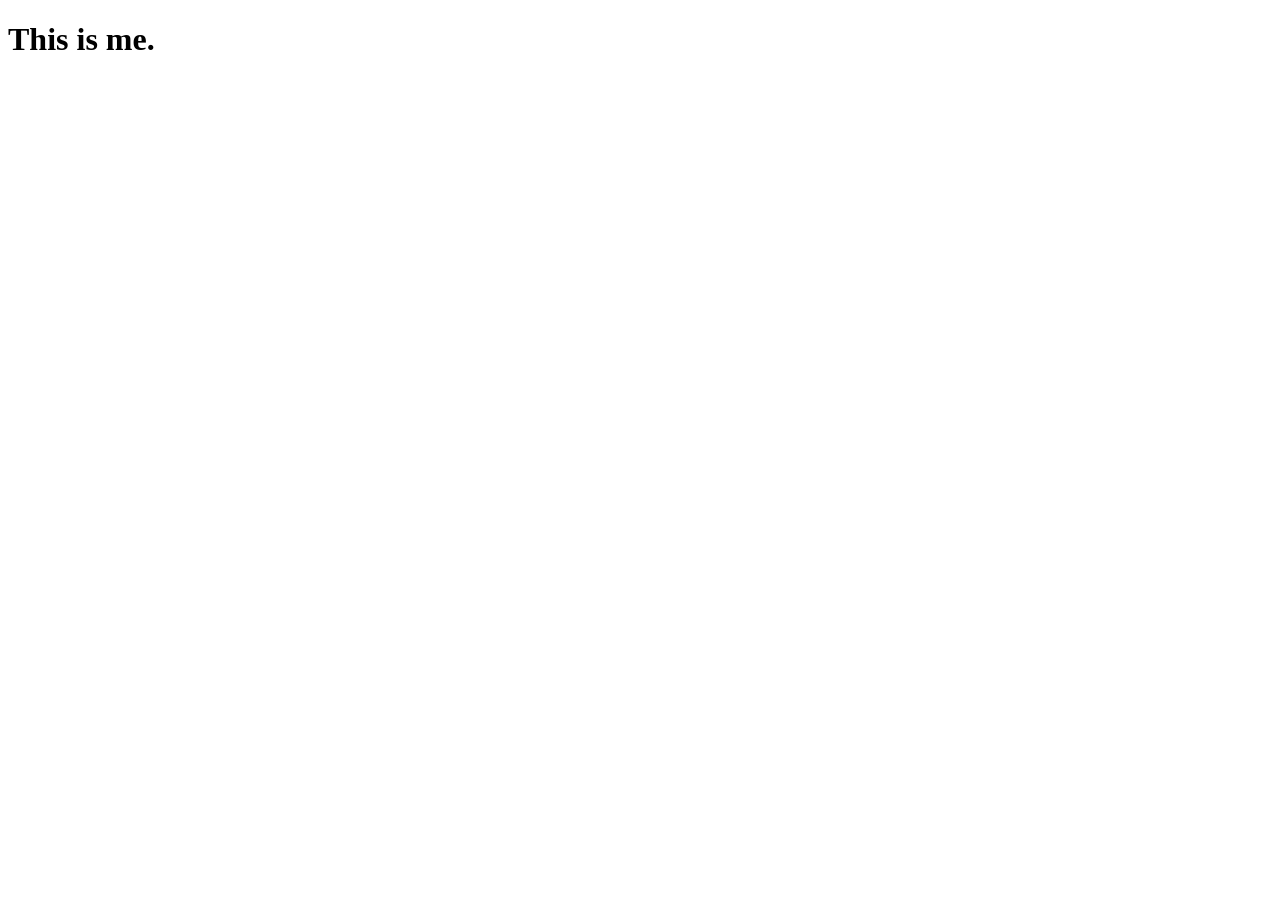
==== main.html @ 10188f5b "initial portfolio setup" ====
<!DOCTYPE html>
<html lang="en">
<head>
  <meta charset="UTF-8" />
  <title>Asavari</title>
  <link rel="stylesheet" href="style.css" />
</head>
<body>

  <h1>This is me.</h1>

  <script src="script.js"></script>
</body>
</html>
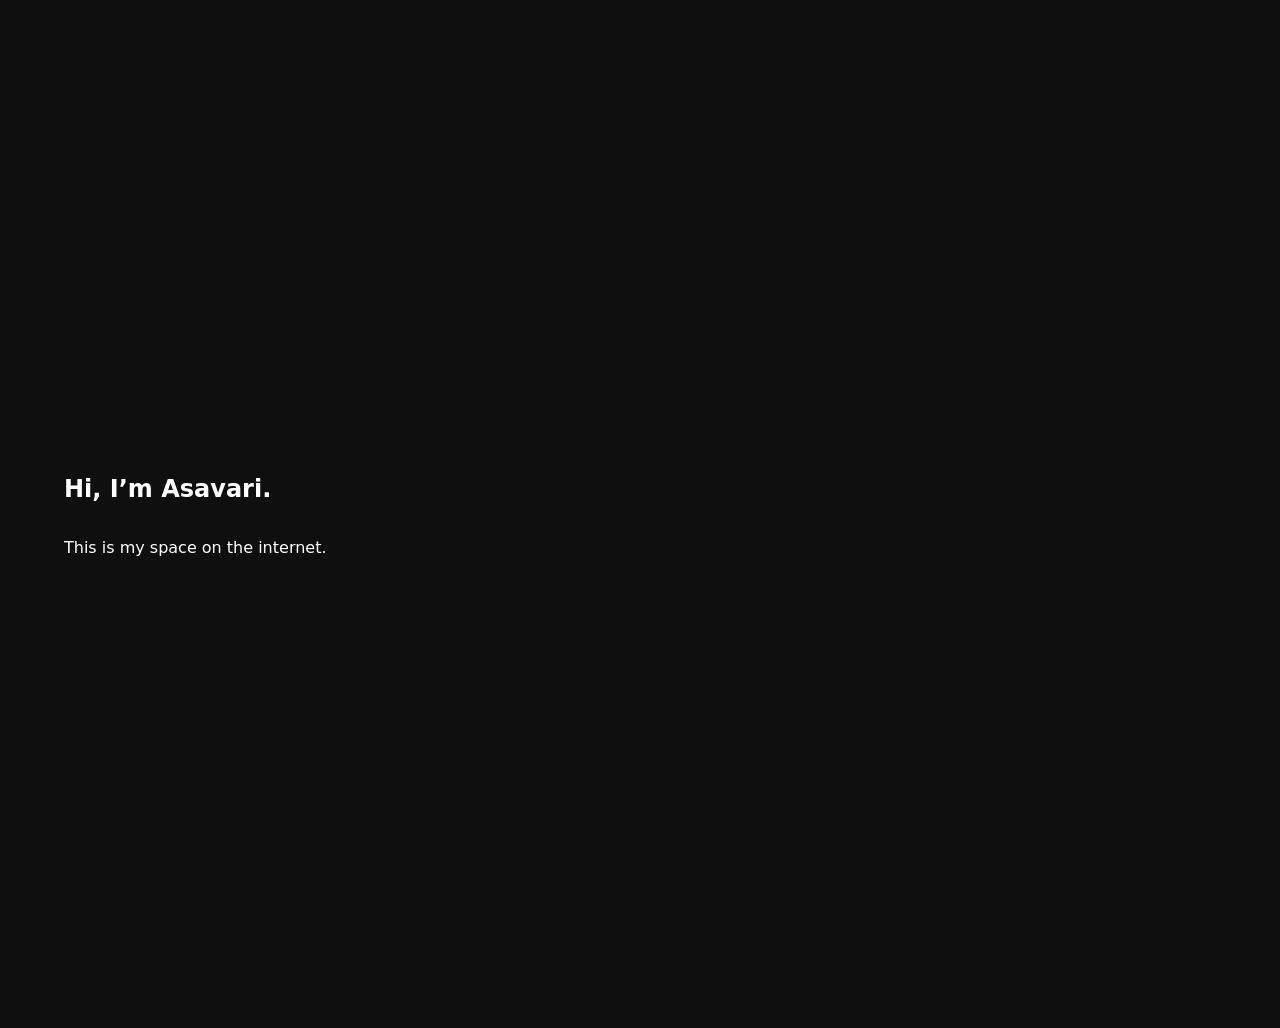
==== commit 5c593921: "basic hero section added" ====
--- a/main.html
+++ b/main.html
@@ -6,9 +6,10 @@
   <link rel="stylesheet" href="style.css" />
 </head>
 <body>
+  <section class="hero">
+    <h1>Hi, I’m Asavari.</h1>
+    <p>This is my space on the internet.</p>
+  </section>
+</body>
 
-  <h1>This is me.</h1>
-
-  <script src="script.js"></script>
-</body>
 </html>
--- a/style.css
+++ b/style.css
@@ -0,0 +1,14 @@
+body {
+  margin: 0;
+  font-family: system-ui, sans-serif;
+  background: #0f0f0f;
+  color: white;
+}
+
+.hero {
+  min-height: 100vh;
+  display: flex;
+  flex-direction: column;
+  justify-content: center;
+  padding: 4rem;
+}
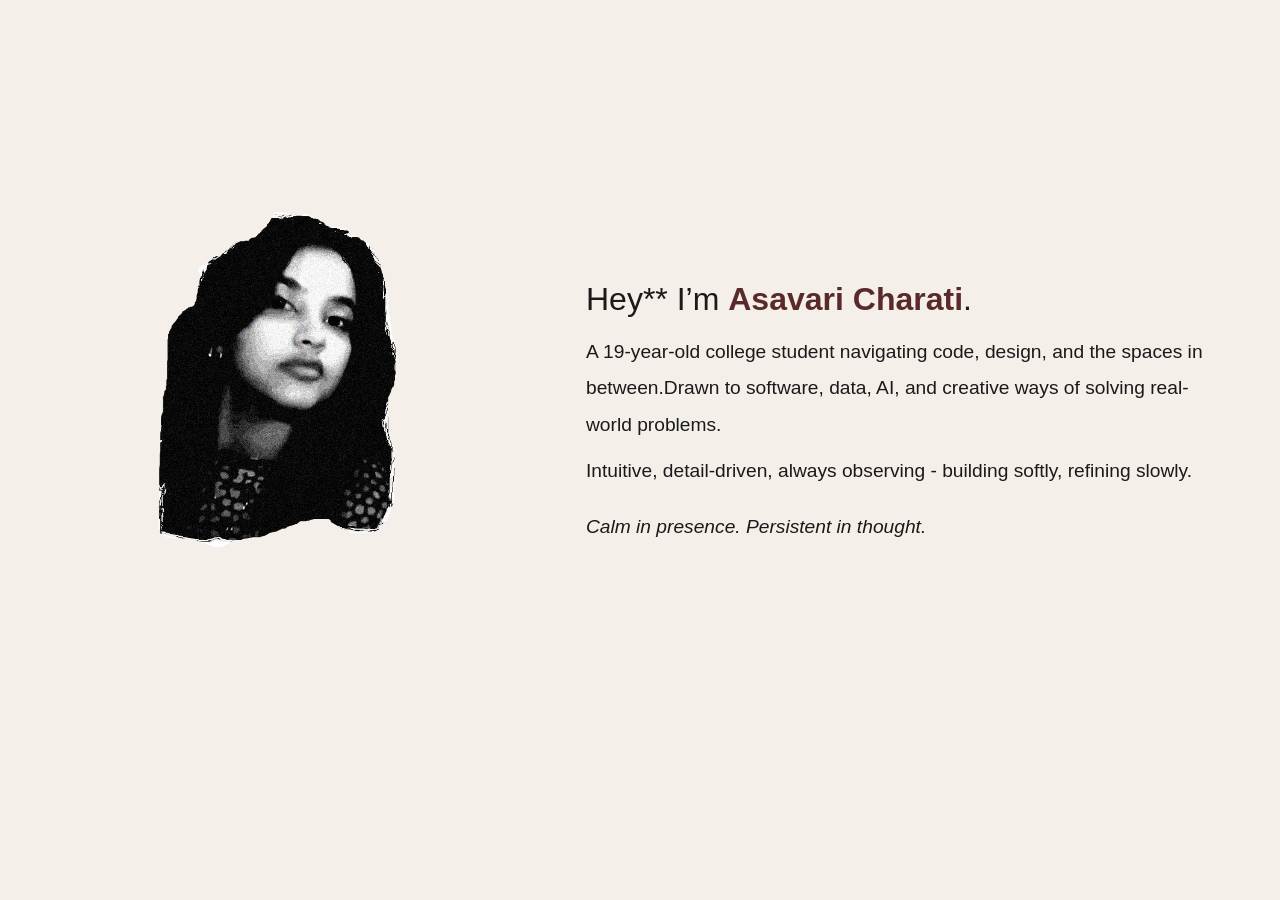
==== commit b7242478: "started main hero page and added eye  tracking effect" ====
--- a/main.html
+++ b/main.html
@@ -5,11 +5,26 @@
   <title>Asavari</title>
   <link rel="stylesheet" href="style.css" />
 </head>
+
 <body>
   <section class="hero">
-    <h1>Hi, I’m Asavari.</h1>
-    <p>This is my space on the internet.</p>
-  </section>
+  <div class="hero-image potrait">
+    <img src="me.png" alt="Asavari" class="base">
+  <div class="eye left"></div>
+  <div class="eye right"></div>
+  </div>
+  
+
+  <div class="hero-text">
+    <h1>Hey** I’m <span>Asavari Charati</span>.</h1>
+
+    <p>A 19-year-old college student navigating code, design, and the spaces in between.Drawn to software, data, AI, and creative ways of solving real-world problems.</p>
+    <p>Intuitive, detail-driven, always observing - building softly, refining slowly.</p>
+
+    <p class="tagline">Calm in presence. Persistent in thought.</p>
+  </div>
+</section>
+
 </body>
 
 </html>
--- a/style.css
+++ b/style.css
@@ -1,14 +1,106 @@
+* {
+  box-sizing: border-box;
+}
+
 body {
   margin: 0;
-  font-family: system-ui, sans-serif;
-  background: #0f0f0f;
-  color: white;
+  font-family:'Lucida Sans', 'Lucida Sans Regular', 'Lucida Grande', 'Lucida Sans Unicode', Geneva, Verdana, sans-serif , -apple-system, BlinkMacSystemFont, sans-serif;
+  background: #f4efe9; 
+  color: #1a1a1a;
 }
+
 
 .hero {
   min-height: 100vh;
   display: flex;
-  flex-direction: column;
-  justify-content: center;
-  padding: 4rem;
+  align-items: center;
+  padding: 6rem 4rem 6rem 2rem; /* tighter left */
+  gap: 1rem;
 }
+
+
+
+.hero-image {
+  flex: 0.4;
+}
+
+.hero-text {
+  flex: 1.6;
+  width:1000px;
+  margin-left: -2rem;
+  margin-top: -4rem;
+  margin-right: 0;
+}
+
+.hero-image img {
+  width: 650px;
+  height: 800px;
+  display: block;
+  margin-left: -5rem;
+  margin-top: -9rem;
+}
+
+
+.hero-text h1 {
+  font-size: 2rem;
+  font-weight: 500;
+  margin-bottom: 1.5rem;
+  margin: 0 0 1rem 0;
+  margin-right: -6rem;
+  padding-right: 120px;
+  
+}
+
+.hero-text h1 span {
+  font-weight: 650;
+  color: #5a2a2a; 
+
+}
+
+.hero-text p {
+  font-size: 1.2rem;
+  line-height: 1.9;
+  margin: 0.6rem 0;
+
+}
+
+.hero-text .tagline {
+  margin-top: 1.25rem;
+  font-style: italic;
+
+}
+
+* {
+  cursor: url("smallPointer.png"), auto;
+}
+.portrait {
+  position: relative;
+}
+
+.base {
+  width: 650px; /* keep whatever size you had */
+  display: block;
+}
+
+.eye {
+  position: absolute;
+  width: 10px;
+  height: 10px;
+  background: rgb(6, 5, 5);
+  border-radius: 50%;
+  pointer-events: none;
+}
+
+/* These positions are approximate – we’ll tweak them */
+.eye.left {
+  top: 27%;
+  left: 42%;
+}
+
+.eye.right {
+  top: 29.5%;
+  left: 52%;
+}
+.hero-image {
+  position: relative;
+}
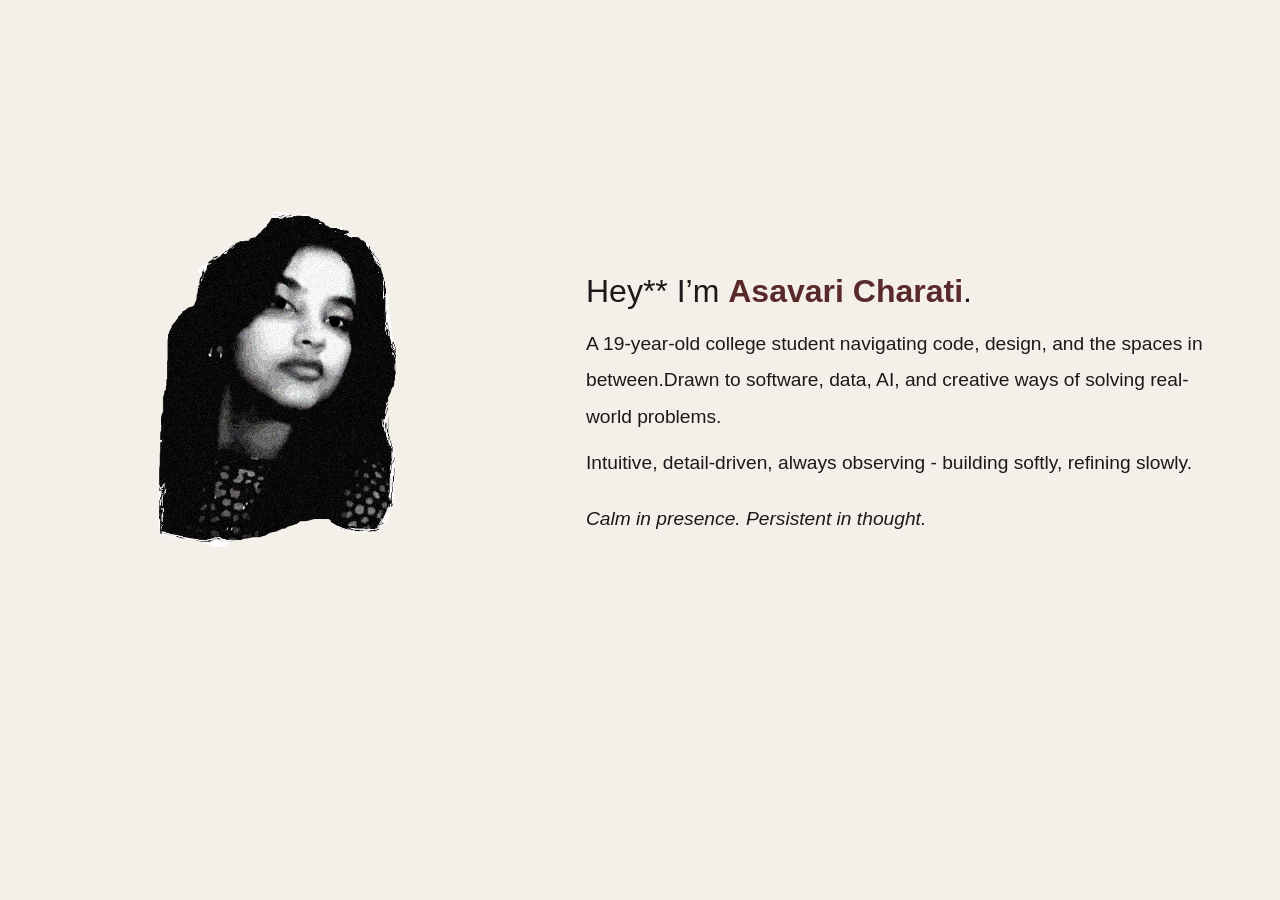
==== commit d5b0c47d: "js eye movement done" ====
--- a/main.html
+++ b/main.html
@@ -5,6 +5,7 @@
   <title>Asavari</title>
   <link rel="stylesheet" href="style.css" />
 </head>
+<script src="script.js"></script>
 
 <body>
   <section class="hero">
--- a/style.css
+++ b/style.css
@@ -28,7 +28,7 @@
   flex: 1.6;
   width:1000px;
   margin-left: -2rem;
-  margin-top: -4rem;
+  margin-top: -5rem;
   margin-right: 0;
 }
 
@@ -84,22 +84,23 @@
 
 .eye {
   position: absolute;
-  width: 10px;
-  height: 10px;
-  background: rgb(6, 5, 5);
+  width: 9px;
+  height: 9px;
+  background: black;
   border-radius: 50%;
   pointer-events: none;
+  z-index: 10;
 }
 
 /* These positions are approximate – we’ll tweak them */
 .eye.left {
-  top: 27%;
-  left: 42%;
+  top: 26.95%;
+  left: 43%;
 }
 
 .eye.right {
-  top: 29.5%;
-  left: 52%;
+  top: 29.85%;
+  left: 52.25%;
 }
 .hero-image {
   position: relative;
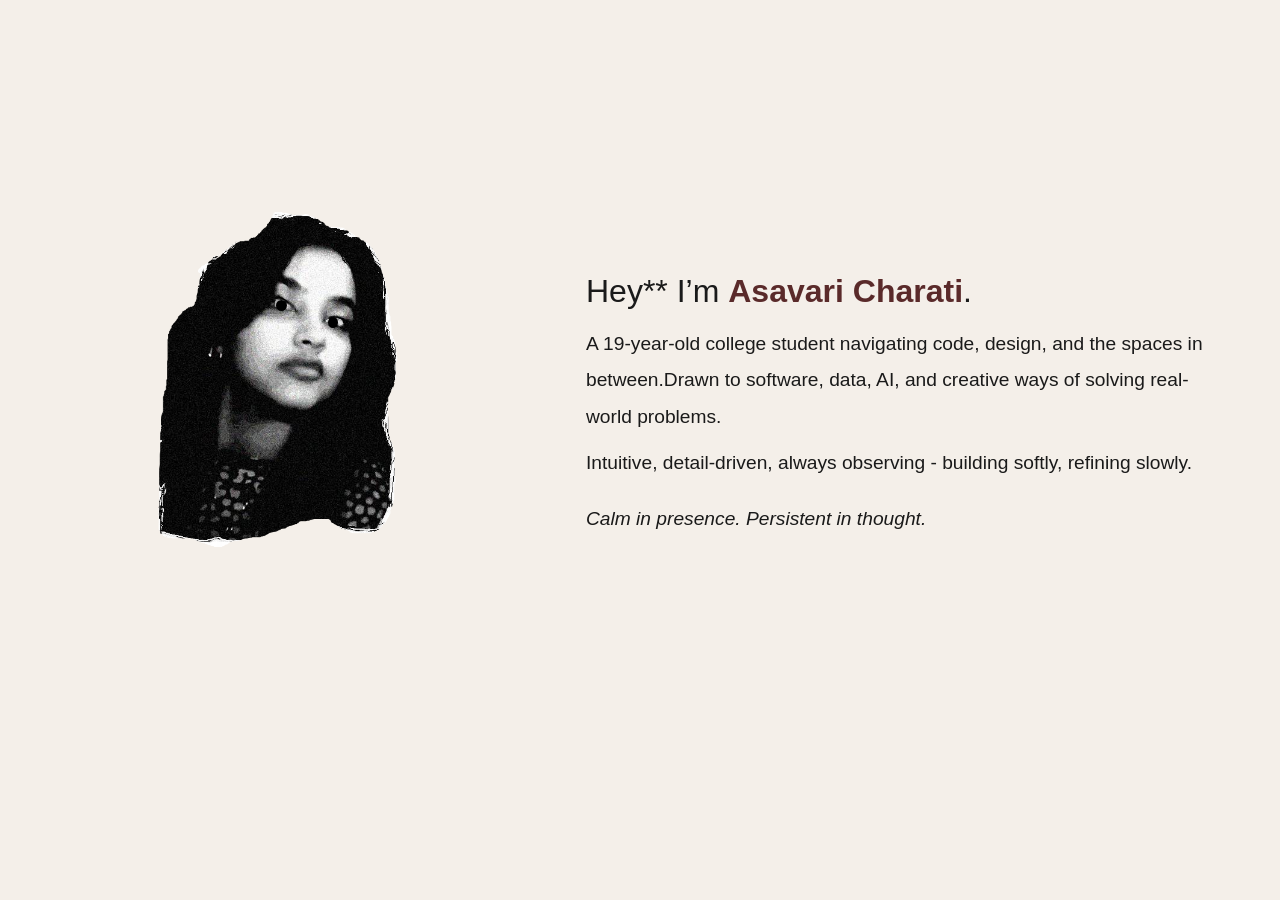
==== commit 2ab89251: "added ghost eyes hehe" ====
--- a/main.html
+++ b/main.html
@@ -10,7 +10,7 @@
 <body>
   <section class="hero">
   <div class="hero-image potrait">
-    <img src="me.png" alt="Asavari" class="base">
+    <img src="meNewGhost.png" alt="Asavari" class="base">
   <div class="eye left"></div>
   <div class="eye right"></div>
   </div>
--- a/style.css
+++ b/style.css
@@ -84,8 +84,8 @@
 
 .eye {
   position: absolute;
-  width: 9px;
-  height: 9px;
+  width: 10px;
+  height: 10px;
   background: black;
   border-radius: 50%;
   pointer-events: none;
@@ -94,13 +94,16 @@
 
 /* These positions are approximate – we’ll tweak them */
 .eye.left {
-  top: 26.95%;
-  left: 43%;
+  top: 27.15%;
+  left: 42.8%;
+  width: 11px;
+  height: 11px;
 }
 
 .eye.right {
-  top: 29.85%;
-  left: 52.25%;
+  top: 29.65%;
+  left: 52%;
+  height: 11px;
 }
 .hero-image {
   position: relative;
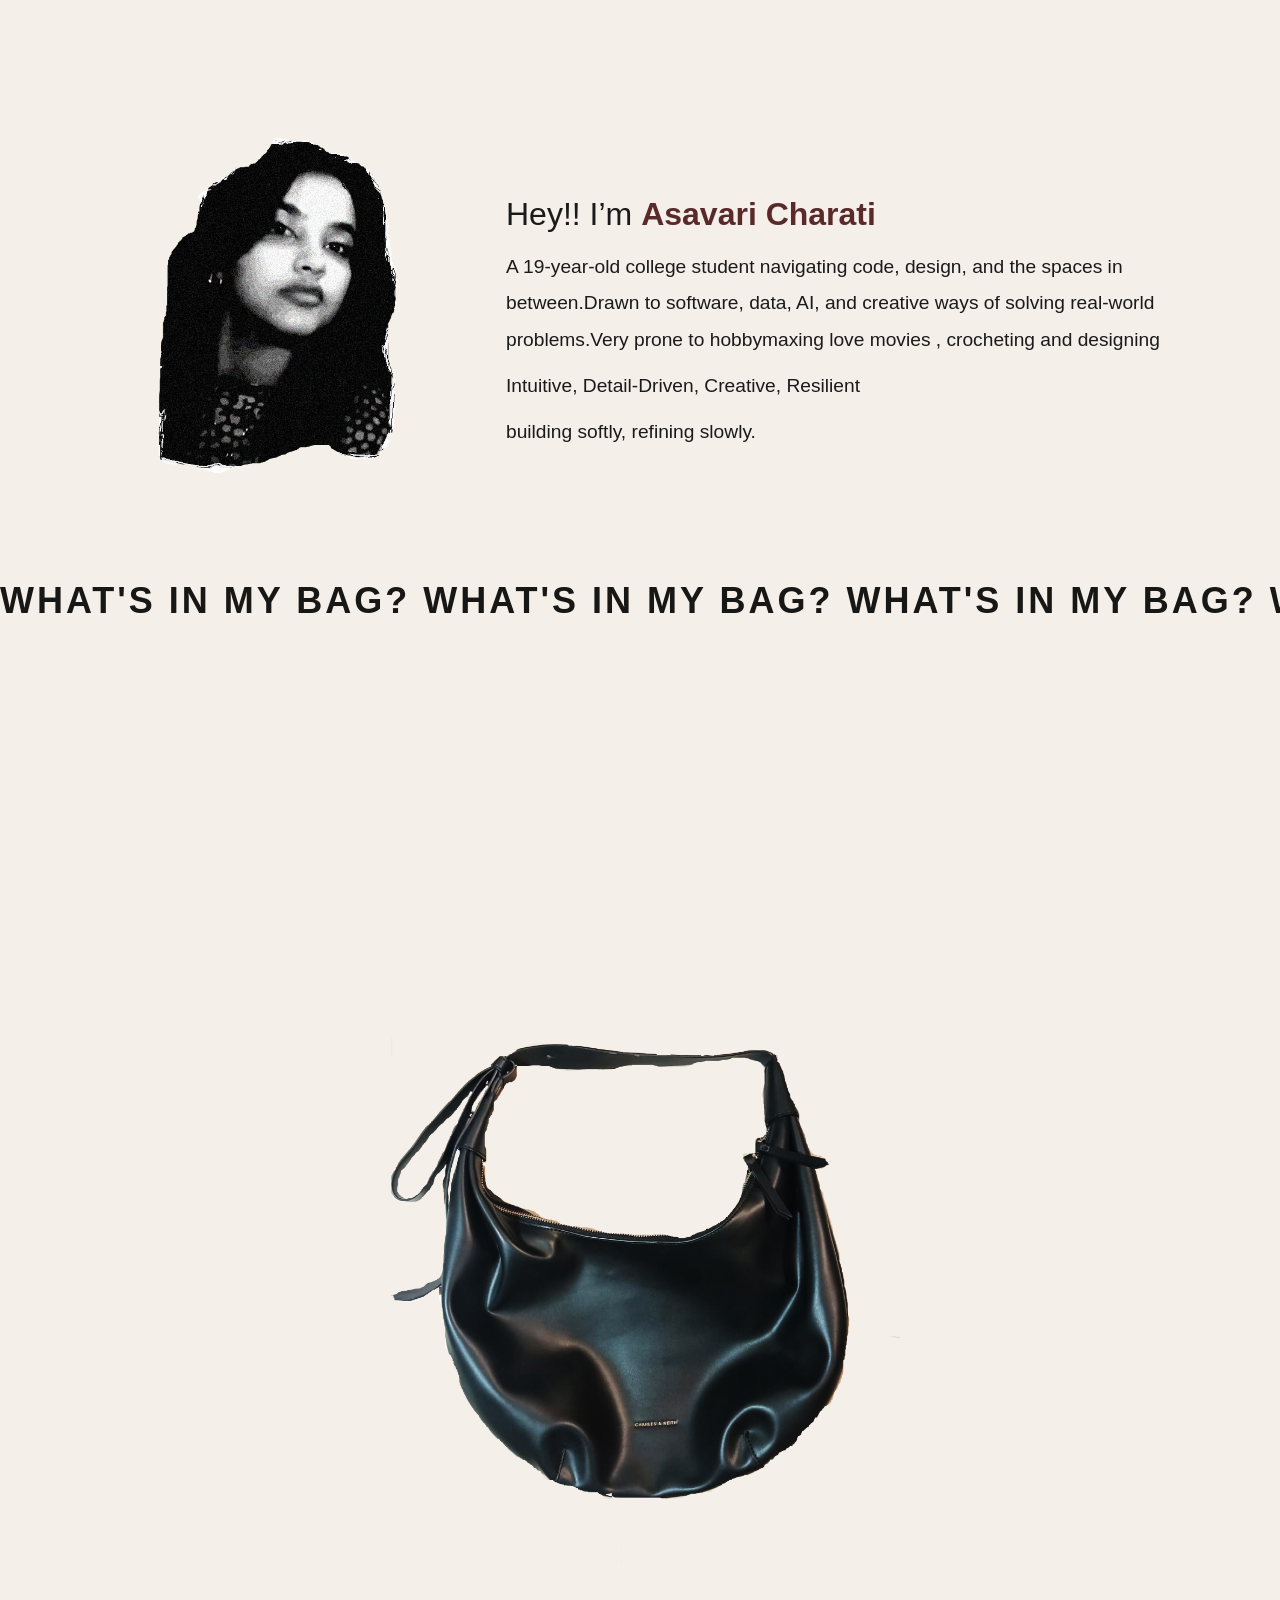
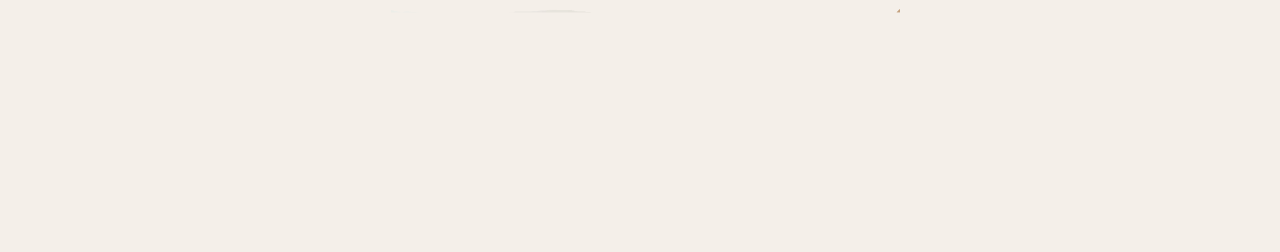
==== commit b8b0b52c: "completed the bag section and removed the eye thing it was kinda weird" ====
--- a/main.html
+++ b/main.html
@@ -5,26 +5,55 @@
   <title>Asavari</title>
   <link rel="stylesheet" href="style.css" />
 </head>
-<script src="script.js"></script>
 
 <body>
   <section class="hero">
   <div class="hero-image potrait">
-    <img src="meNewGhost.png" alt="Asavari" class="base">
+    <img src="me.png" alt="Asavari" class="base">
   <div class="eye left"></div>
   <div class="eye right"></div>
   </div>
   
 
   <div class="hero-text">
-    <h1>Hey** I’m <span>Asavari Charati</span>.</h1>
+    <h1>Hey!! I’m <span>Asavari Charati</span></h1>
+    
 
-    <p>A 19-year-old college student navigating code, design, and the spaces in between.Drawn to software, data, AI, and creative ways of solving real-world problems.</p>
-    <p>Intuitive, detail-driven, always observing - building softly, refining slowly.</p>
+    <p>A 19-year-old college student navigating code, design, and the spaces in between.Drawn to software, data, AI, and creative ways of solving real-world problems.Very prone to hobbymaxing love movies , crocheting and designing</p>
+    <p>Intuitive, Detail-Driven, Creative, Resilient</p>
+    <p> building softly, refining slowly.</p>
 
-    <p class="tagline">Calm in presence. Persistent in thought.</p>
+    
   </div>
 </section>
+<div class="marquee">
+  <div class="marquee-track">
+    WHAT'S IN MY BAG? WHAT'S IN MY BAG? WHAT'S IN MY BAG? 
+    WHAT'S IN MY BAG? WHAT'S IN MY BAG? WHAT'S IN MY BAG?
+  </div>
+</div>
+<section class="bag-section">
+
+  <div class="bag-wrap">
+
+    <!-- ITEMS FIRST (behind bag) -->
+    <img src="laptop.png" class="item laptop">
+    <img src="phone.png" class="item phone">
+    <img src="lipGloss.png" class="item lipgloss">
+    <img src="perfume.png" class="item perfume">
+    <img src="dietCokeFinal.png" class="item coke">
+    <img src="headphones.png" class="item headphones">
+    <img src="bottle.png" class="item bottle">
+
+    <!-- BAG LAST (on top) -->
+    <img src="bag.png" class="bag">
+
+  </div>
+
+</section>
+
+
+<script src="script.js"></script>
 
 </body>
 
--- a/style.css
+++ b/style.css
@@ -11,7 +11,7 @@
 
 
 .hero {
-  min-height: 100vh;
+  min-height: 55vh;
   display: flex;
   align-items: center;
   padding: 6rem 4rem 6rem 2rem; /* tighter left */
@@ -27,8 +27,8 @@
 .hero-text {
   flex: 1.6;
   width:1000px;
-  margin-left: -2rem;
-  margin-top: -5rem;
+  margin-left: -4rem;
+  margin-top: -9rem;
   margin-right: 0;
 }
 
@@ -37,7 +37,8 @@
   height: 800px;
   display: block;
   margin-left: -5rem;
-  margin-top: -9rem;
+  margin-right: -3rem;
+  margin-top: -12rem;
 }
 
 
@@ -78,33 +79,138 @@
 }
 
 .base {
-  width: 650px; /* keep whatever size you had */
+  width: 650px; 
   display: block;
 }
 
-.eye {
-  position: absolute;
-  width: 10px;
-  height: 10px;
-  background: black;
-  border-radius: 50%;
-  pointer-events: none;
-  z-index: 10;
-}
-
-/* These positions are approximate – we’ll tweak them */
-.eye.left {
-  top: 27.15%;
-  left: 42.8%;
-  width: 11px;
-  height: 11px;
-}
-
-.eye.right {
-  top: 29.65%;
-  left: 52%;
-  height: 11px;
-}
+
 .hero-image {
   position: relative;
 }
+.marquee{
+  width:100%;
+  overflow:hidden;
+  white-space:nowrap;
+  margin: 10px 0 10px 0;
+  margin-top:-220px;   /* pulls it upward */
+  margin-bottom:60px;
+}
+
+.marquee-track{
+  display:inline-block;
+  font-size:36px;
+  font-weight:700;
+  letter-spacing:3px;
+  color:black;
+  opacity:0.9;
+  animation:scrollText 20s linear infinite;
+}
+
+@keyframes scrollText{
+  from{ transform:translateX(0); }
+  to{ transform:translateX(-50%); }
+}
+
+/* SECTION */
+.bag-section{
+  min-height:130vh;
+  display:flex;
+  justify-content:center;
+  align-items:center;
+  overflow:visible;
+}
+
+/* WRAP */
+.bag-wrap{
+  position:relative;
+  width:700px;
+  height:700px;
+  overflow:visible;
+}
+
+/* BAG */
+.bag{
+  width:520px;
+  position:absolute;
+  top:50%;
+  left:50%;
+  transform:translate(-50%,-50%);
+  z-index:10;
+}
+
+/* ALL ITEMS start from bag center */
+.item{
+  position:absolute;
+  top:50%;
+  left:50%;
+  transform:translate(-50%,-50%) scale(0.2);
+  transition:all 0.9s cubic-bezier(.2,.8,.2,1);
+  opacity:0;
+  z-index:5;
+}
+
+/* BIGGER SIZES */
+.laptop{ width:520px; }
+.bottle{ width:320px; }
+.phone{ width:220px; }
+.headphones{ width:330px; }
+.perfume{ width:260px; }
+.lipgloss{ width:190px; }
+.coke{ width:160px; }
+
+/* ============================= */
+/* FINAL AROUND BAG POSITIONS */
+/* ============================= */
+/* ============================= */
+/* PERFECT AROUND-BAG POSITIONS  */
+/* based on your sketch exactly  */
+/* ============================= */
+
+/* LAPTOP — top left OUTSIDE bag */
+.bag-section.active .laptop{
+  transform:translate(-50%,-50%) translate(-320px,-260px) rotate(-18deg) scale(1);
+  opacity:1;
+  z-index:20;
+}
+
+/* BOTTLE — top center */
+.bag-section.active .bottle{
+  transform:translate(-50%,-50%) translate(80px,-340px) rotate(5deg) scale(1);
+  opacity:1;
+  z-index:20;
+}
+
+/* PERFUME — top right */
+.bag-section.active .perfume{
+  transform:translate(-50%,-50%) translate(240px,-240px) rotate(12deg) scale(1);
+  opacity:1;
+  z-index:20;
+}
+
+/* COKE — right side */
+.bag-section.active .coke{
+  transform:translate(-50%,-50%) translate(300px,-40px) rotate(6deg) scale(1);
+  opacity:1;
+  z-index:20;
+}
+
+/* HEADPHONES — right lower side (NOT below bag) */
+.bag-section.active .headphones{
+  transform:translate(-50%,-50%) translate(320px,160px) rotate(-12deg) scale(1);
+  opacity:1;
+  z-index:20;
+}
+
+/* PHONE — left lower side */
+.bag-section.active .phone{
+  transform:translate(-50%,-50%) translate(-320px,120px) rotate(-18deg) scale(1);
+  opacity:1;
+  z-index:20;
+}
+
+/* LIPGLOSS — left side small */
+.bag-section.active .lipgloss{
+  transform:translate(-50%,-50%) translate(-300px,-40px) rotate(14deg) scale(1);
+  opacity:1;
+  z-index:20;
+}
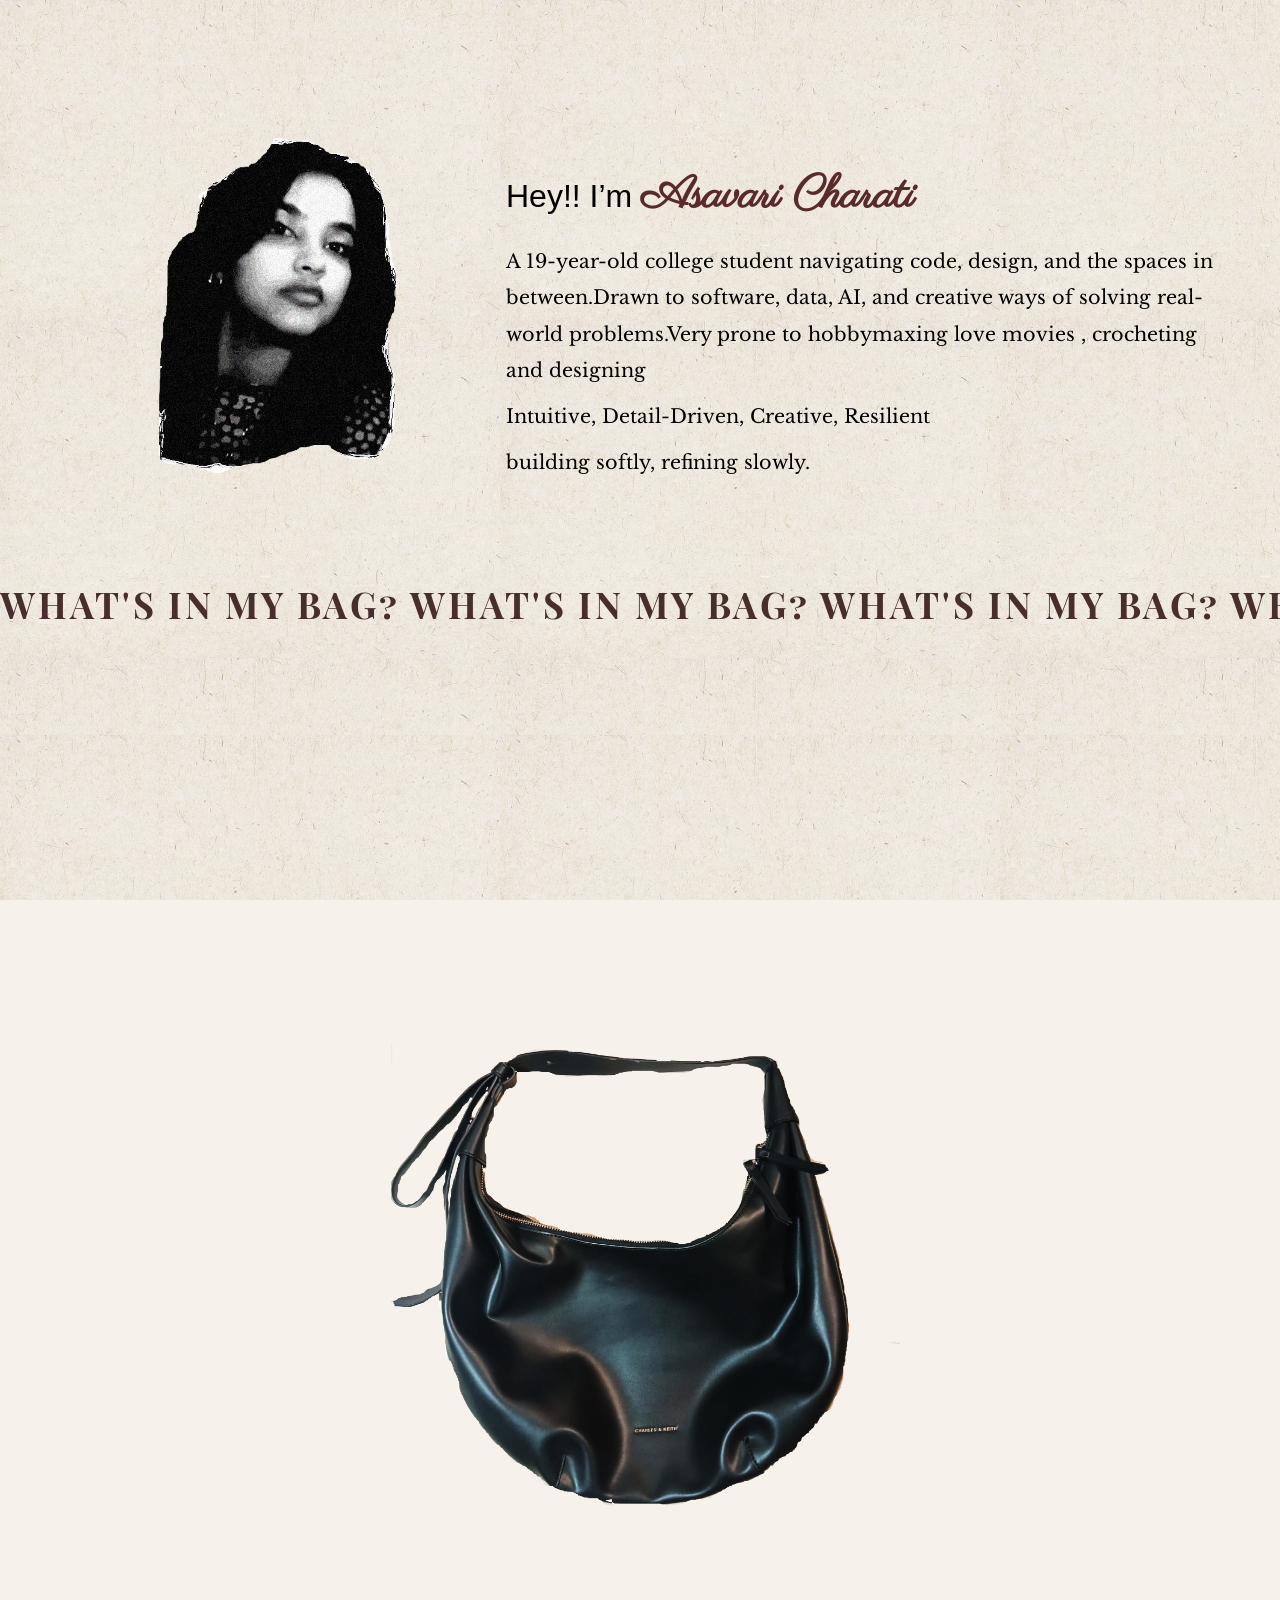
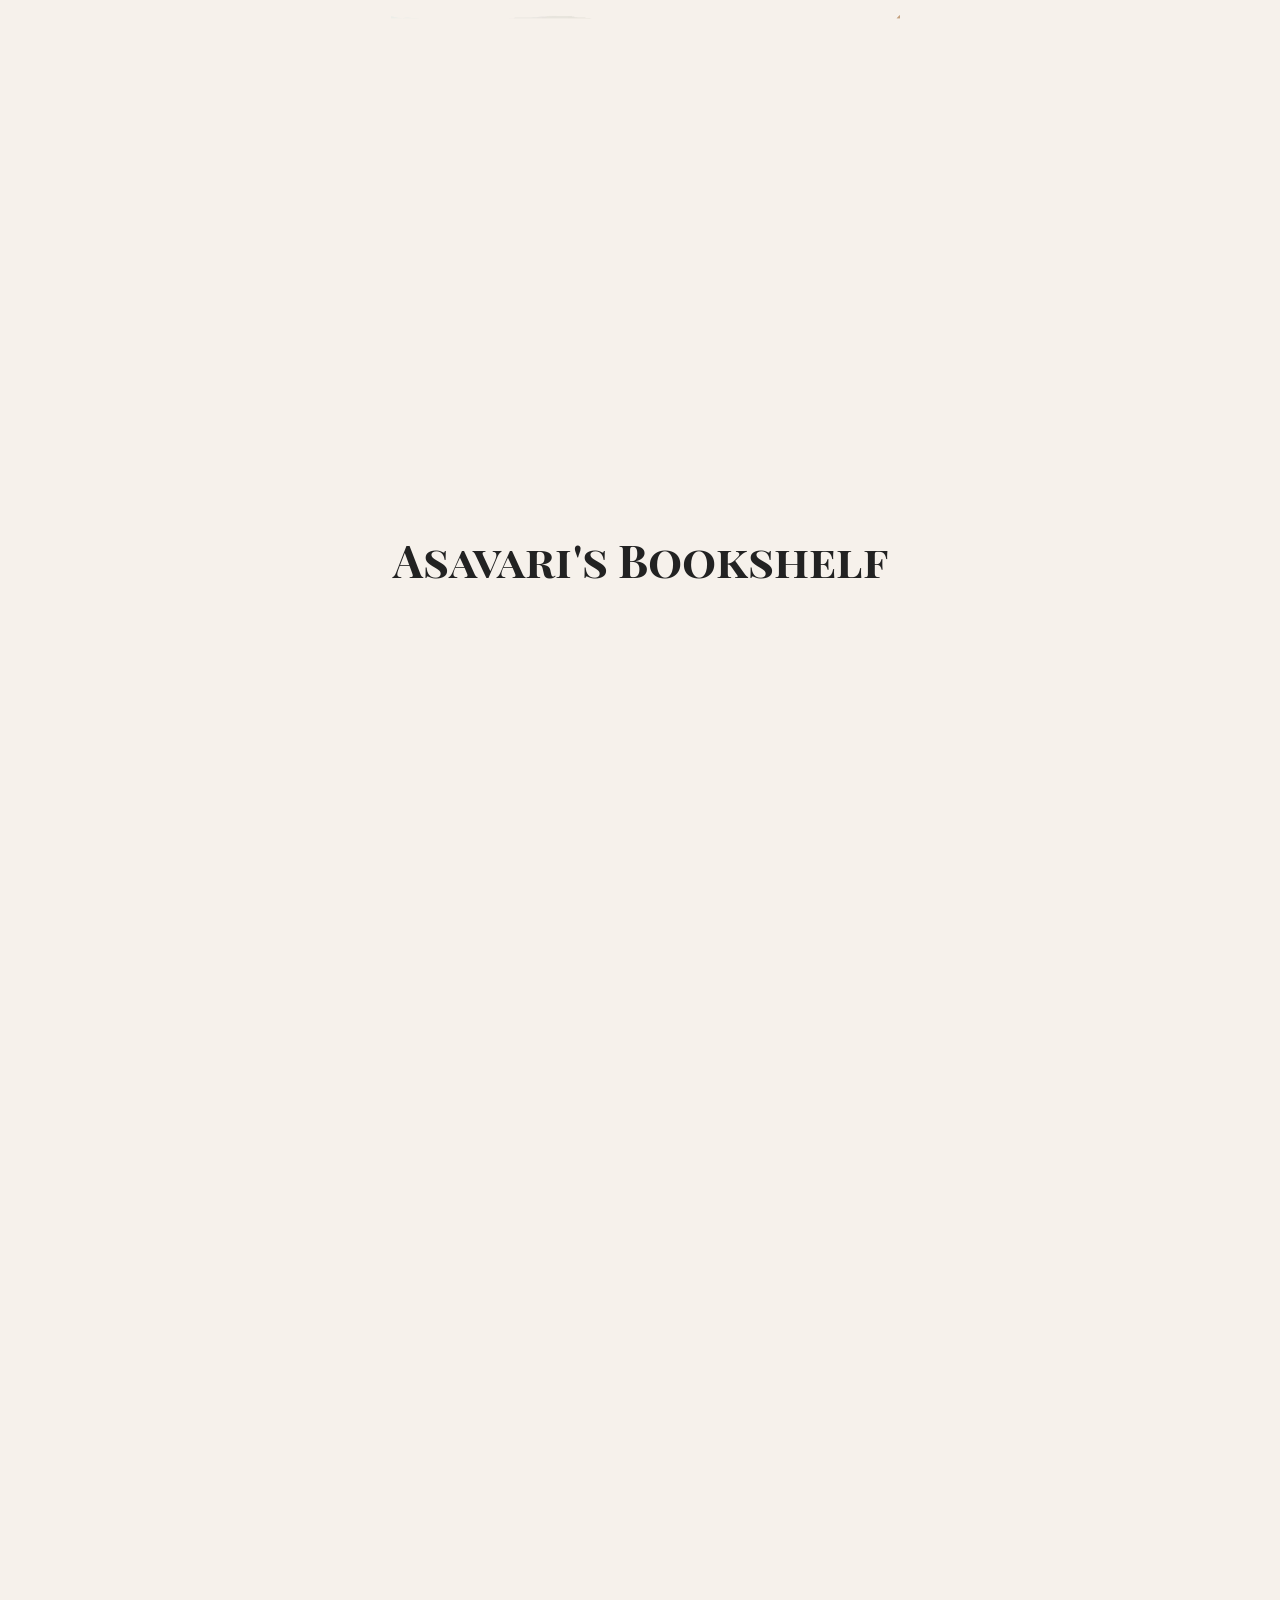
==== commit 91d21dd0: "Added scroll-based editorial bookshelf animation section" ====
--- a/main.html
+++ b/main.html
@@ -4,6 +4,11 @@
   <meta charset="UTF-8" />
   <title>Asavari</title>
   <link rel="stylesheet" href="style.css" />
+  <link href="https://fonts.googleapis.com/css2?family=Inter:wght@300;400;500&family=Libre+Baskerville:wght@400;700&family=Playfair+Display+SC:wght@400;700&display=swap" rel="stylesheet">
+  <link href="https://fonts.googleapis.com/css2?family=Great+Vibes&display=swap" rel="stylesheet">
+  <link href="https://fonts.googleapis.com/css2?family=Great+Vibes&display=swap" rel="stylesheet">
+  <link href="https://fonts.googleapis.com/css2?family=Parisienne&display=swap" rel="stylesheet">
+
 </head>
 
 <body>
@@ -51,10 +56,23 @@
   </div>
 
 </section>
+<section class="books-explosion">
 
+  <div class="books-stage">
+
+    <h2 class="books-main-title">Asavari's Bookshelf</h2>
+
+    <img src="book1.png" class="book-float b1">
+    <img src="book2.png" class="book-float b2">
+    <img src="book3.png" class="book-float b3">
+    <img src="book4.png" class="book-float b4">
+    <img src="book5.png" class="book-float b5">
+    <img src="book6.png" class="book-float b6">
+
+  </div>
+
+</section>
 
 <script src="script.js"></script>
-
 </body>
-
 </html>
--- a/style.css
+++ b/style.css
@@ -2,12 +2,26 @@
   box-sizing: border-box;
 }
 
-body {
-  margin: 0;
-  font-family:'Lucida Sans', 'Lucida Sans Regular', 'Lucida Grande', 'Lucida Sans Unicode', Geneva, Verdana, sans-serif , -apple-system, BlinkMacSystemFont, sans-serif;
-  background: #f4efe9; 
-  color: #1a1a1a;
-}
+body{
+  margin:0;
+  font-family:'Poppins', sans-serif;
+  background:#f6f1eb;
+}
+
+/* texture overlay */
+body::before{
+  content:"";
+  position:fixed;
+  inset:0;
+  background:url("paper.jpg") repeat;
+  background-size:500px;
+  opacity:0.60;
+  pointer-events:none;
+  z-index:-1;
+}
+
+
+
 
 
 .hero {
@@ -39,6 +53,8 @@
   margin-left: -5rem;
   margin-right: -3rem;
   margin-top: -12rem;
+
+
 }
 
 
@@ -49,19 +65,26 @@
   margin: 0 0 1rem 0;
   margin-right: -6rem;
   padding-right: 120px;
-  
+
 }
 
 .hero-text h1 span {
-  font-weight: 650;
+  font-weight: 900;
   color: #5a2a2a; 
-
-}
+  font-family: 'Parisienne';
+  font-style:bold ;
+  font-size: 45px;
+}
+
+
+
 
 .hero-text p {
   font-size: 1.2rem;
   line-height: 1.9;
   margin: 0.6rem 0;
+  font-family:'Libre Baskerville', serif;
+
 
 }
 
@@ -103,7 +126,11 @@
   letter-spacing:3px;
   color:black;
   opacity:0.9;
-  animation:scrollText 20s linear infinite;
+  animation:scrollText 15s linear infinite;
+  font-family: 'Playfair Display SC', serif;
+  color: #361a1a; 
+
+
 }
 
 @keyframes scrollText{
@@ -214,3 +241,45 @@
   opacity:1;
   z-index:20;
 }
+/* ===== BOOK EXPLOSION SECTION ===== */
+.books-explosion{
+  height:520vh;
+  position:relative;
+  margin-top:-180px;
+
+
+}
+
+.books-stage{
+  position:sticky;
+  top:0;
+  height:100vh;
+  display:flex;
+  justify-content:center;
+  align-items:center;
+  overflow:hidden;
+}
+
+.books-main-title{
+  position:absolute;
+  top:50%;
+  left:50%;
+  transform:translate(-50%,-60%);
+  color:#222;
+  z-index:5;
+  text-align:center;
+  font-family: 'Playfair Display SC', serif;
+  font-style:bold ;
+  font-size: 45px;
+}
+
+
+.book-float{
+  position:absolute;
+  top:50%;
+  left:50%;
+  width:180px;
+  transform:translate(-50%,-50%) scale(0.2);
+  opacity:0;
+}
+
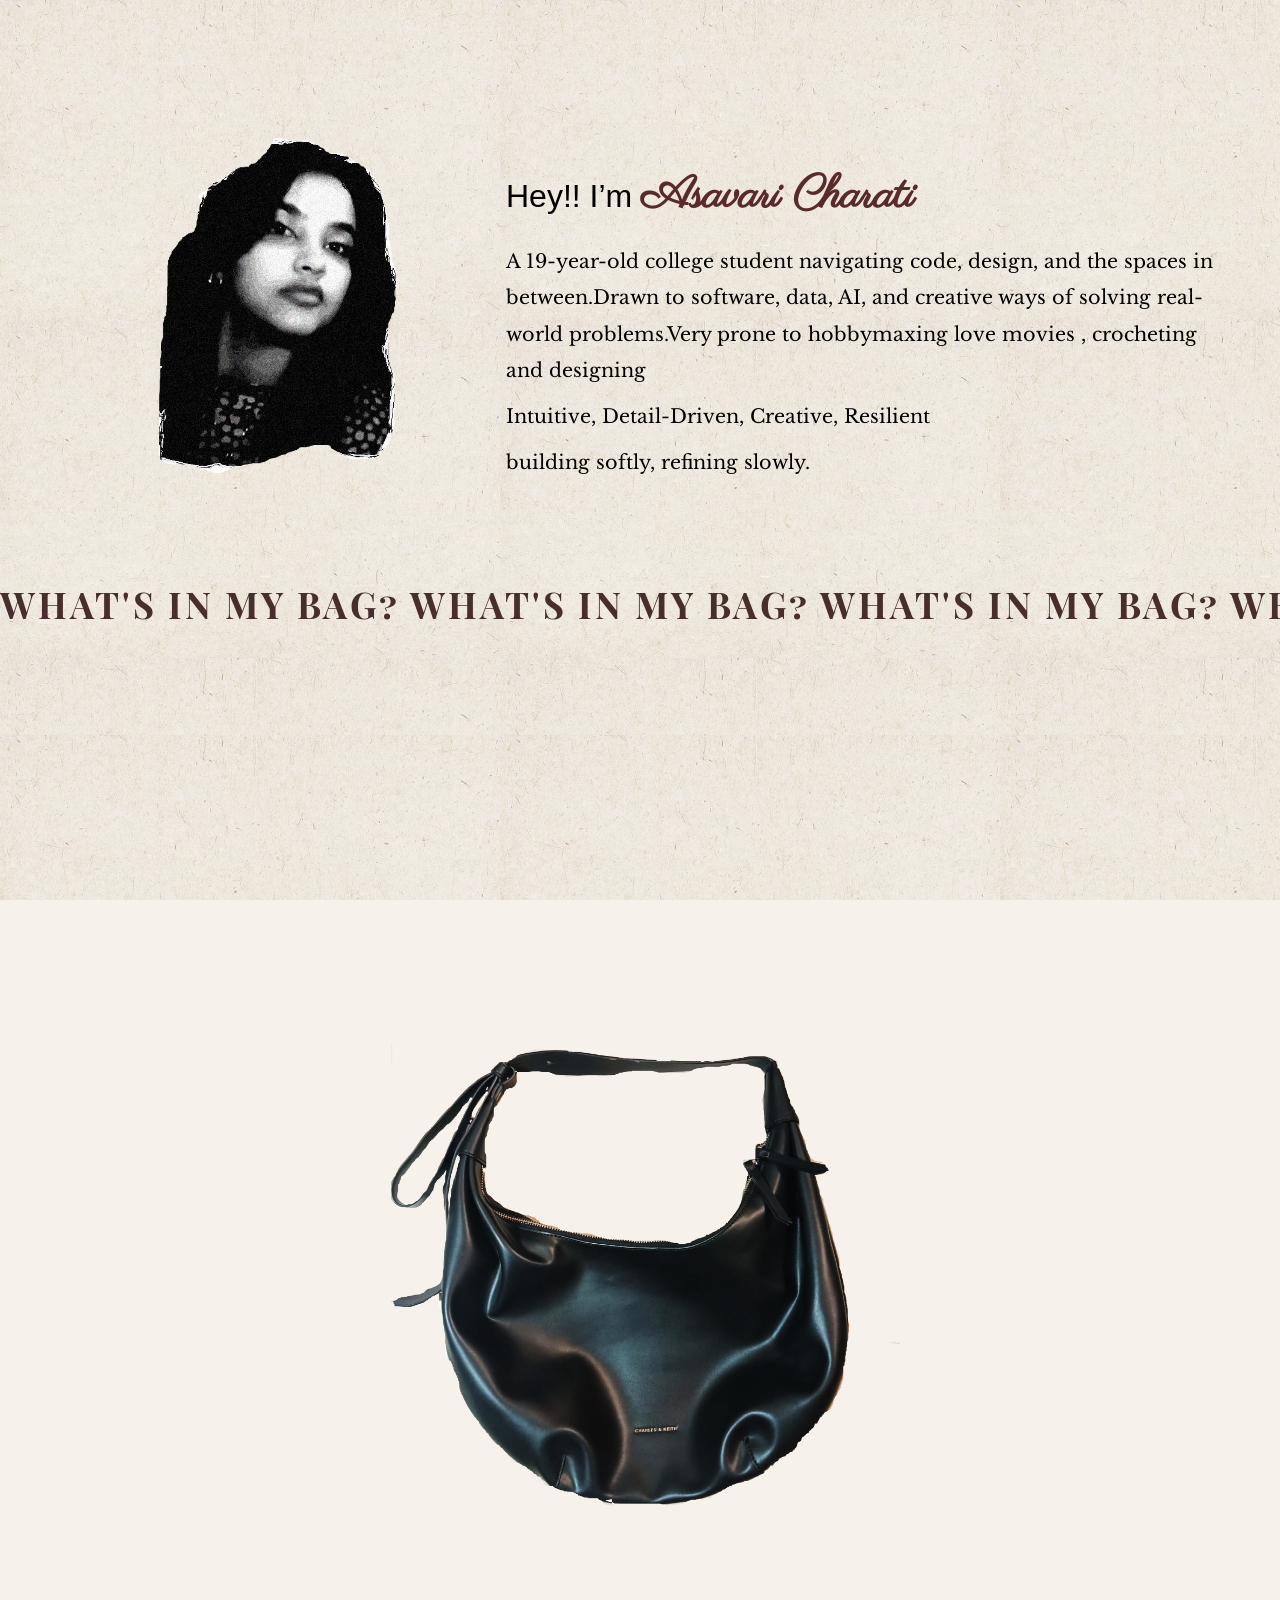
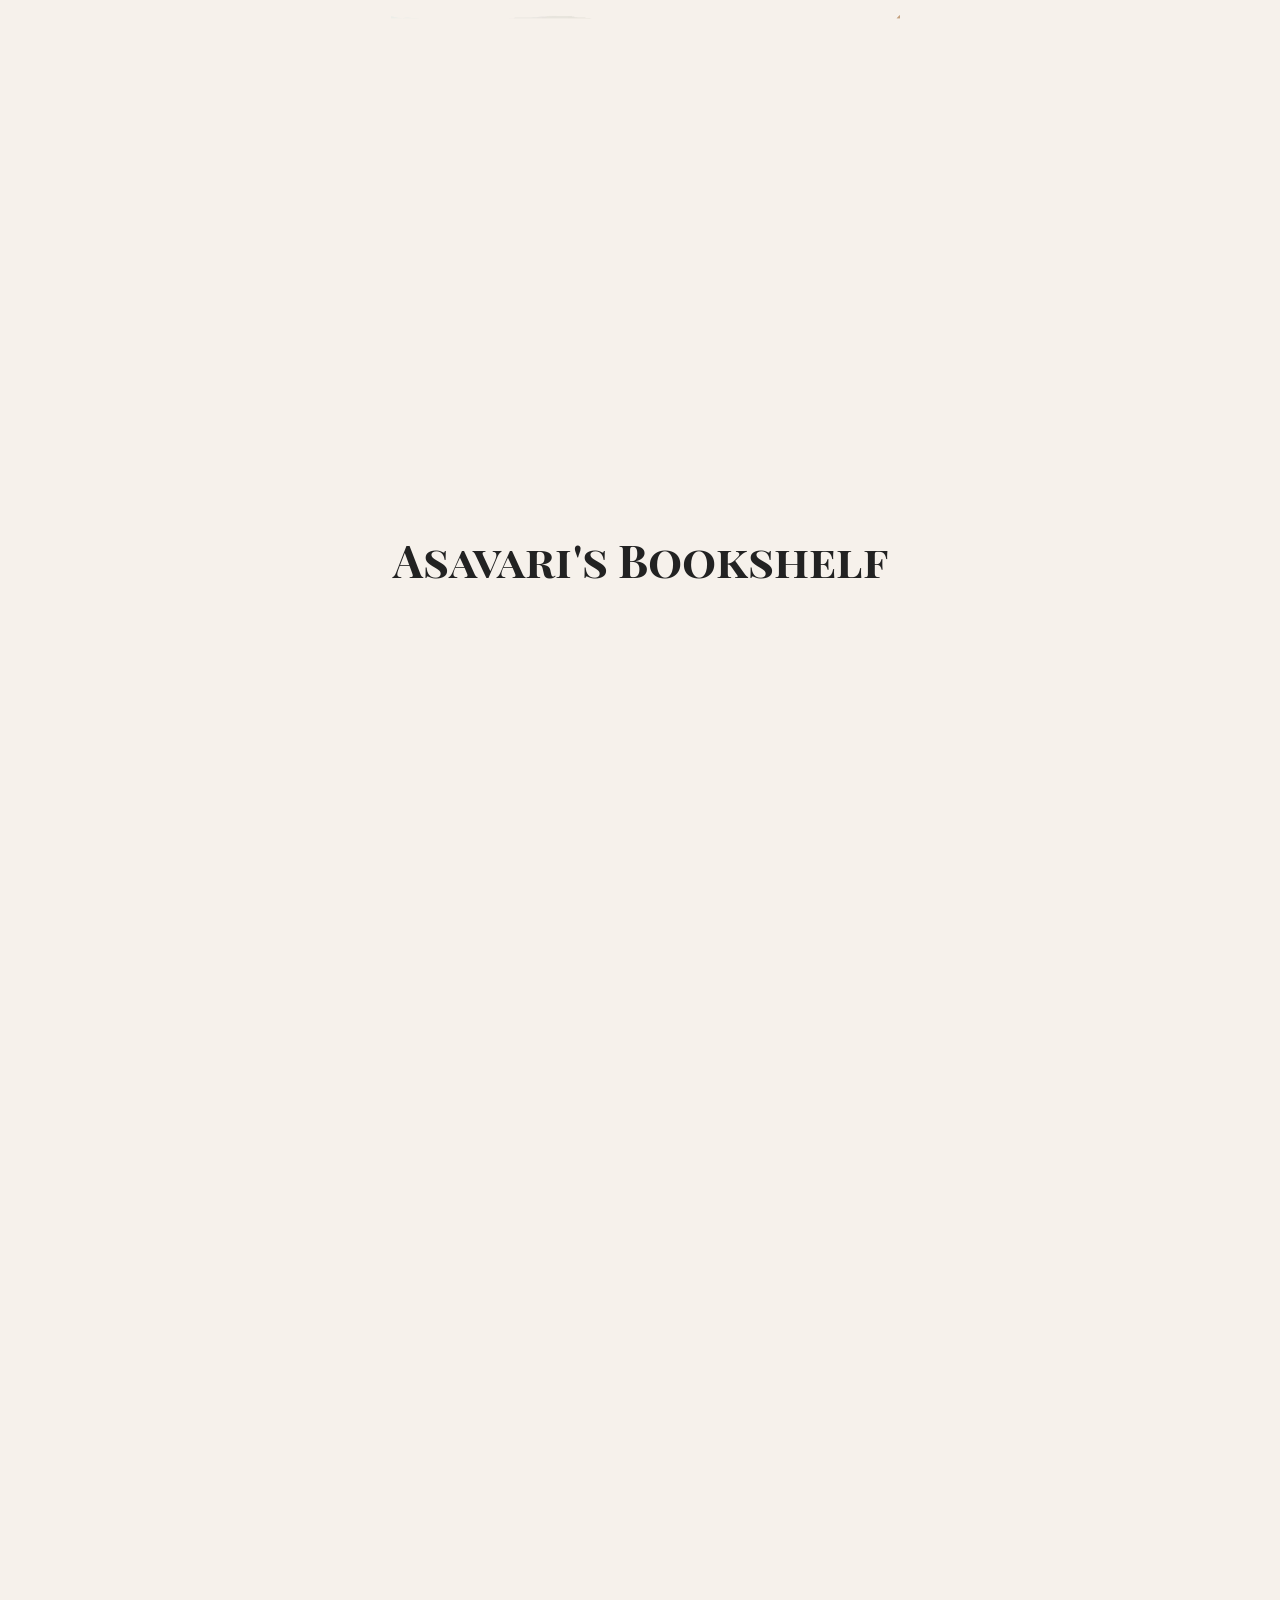
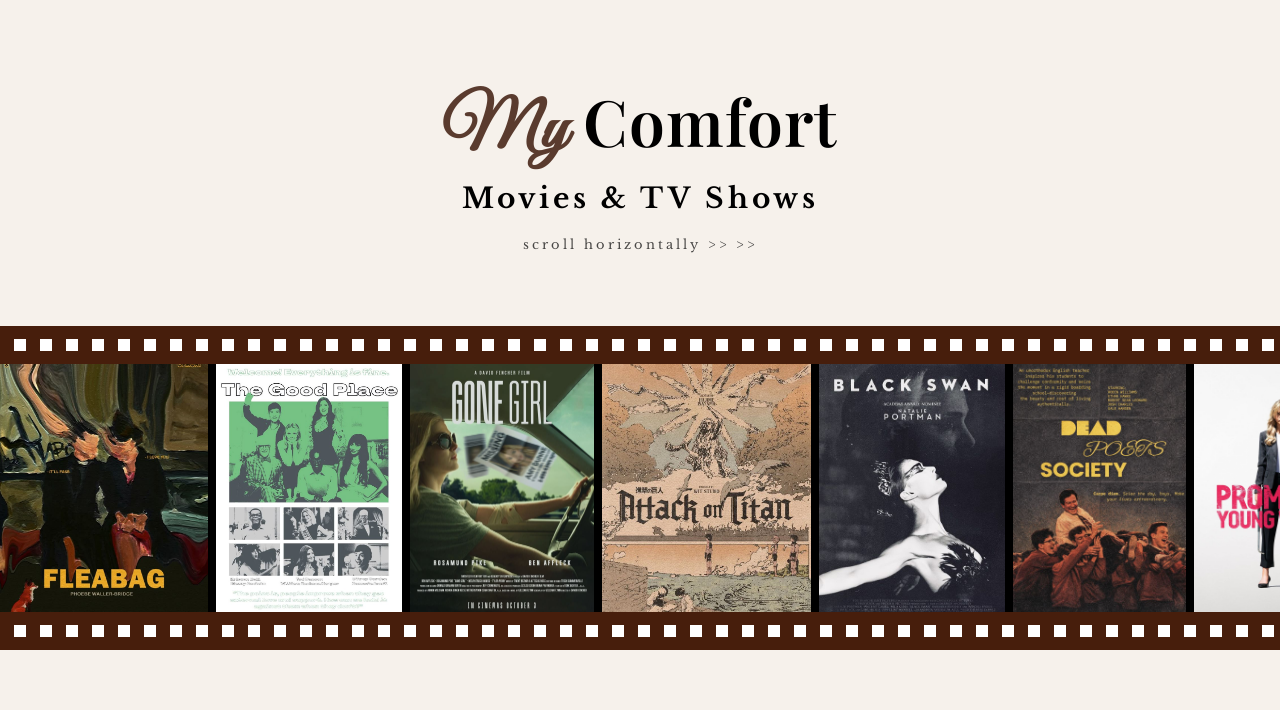
==== commit 925bf599: "Completed movies section with film strip scroll and editorial heading" ====
--- a/main.html
+++ b/main.html
@@ -8,6 +8,7 @@
   <link href="https://fonts.googleapis.com/css2?family=Great+Vibes&display=swap" rel="stylesheet">
   <link href="https://fonts.googleapis.com/css2?family=Great+Vibes&display=swap" rel="stylesheet">
   <link href="https://fonts.googleapis.com/css2?family=Parisienne&display=swap" rel="stylesheet">
+  <link href="https://fonts.googleapis.com/css2?family=Great+Vibes&family=Playfair+Display:wght@400;600;700&family=Libre+Baskerville:wght@400&display=swap" rel="stylesheet">
 
 </head>
 
@@ -72,6 +73,44 @@
   </div>
 
 </section>
+<div class="movies-heading">
+
+  <h2>
+    <span class="my">My</span>
+    <span class="comfort">Comfort</span><br>
+    <span class="movies-text">Movies & TV Shows</span>
+  </h2>
+
+  <p class="scroll-note">scroll horizontally >></p>
+
+</div>
+
+<section class="movies-section">
+
+  <!-- top film holes -->
+  <div class="film-strip-top"></div>
+
+  <!-- horizontal scroll area -->
+  <div class="movies-row">
+
+    <img src="m1.jpg">
+    <img src="m2.jpg">
+    <img src="m3.jpg">
+    <img src="m4.jpg">
+    <img src="m5.jpg">
+    <img src="m6.jpg">
+    <img src="m7.jpg">
+    <img src="m8.jpg">
+    <img src="m9.jpg">
+    <img src="m10.jpg">
+
+  </div>
+
+  <!-- bottom film holes -->
+  <div class="film-strip-bottom"></div>
+
+</section>
+
 
 <script src="script.js"></script>
 </body>
--- a/style.css
+++ b/style.css
@@ -283,3 +283,148 @@
   opacity:0;
 }
 
+/* ================= MOVIES SECTION ================= */
+/* ================= MOVIES SECTION ================= */
+
+.movies-section{
+  width:100%;
+  padding:60px 0;
+  overflow:hidden;
+}
+
+/* ================= FILM STRIPS ================= */
+
+.film-strip-top,
+.film-strip-bottom{
+  width:100%;
+  height:38px;
+  background:#471e0c;
+  position:relative;
+  overflow:hidden;
+}
+
+/* smaller white perforations */
+.film-strip-top::after,
+.film-strip-bottom::after{
+  content:"";
+  position:absolute;
+  left:0;
+  top:50%;
+  transform:translateY(-50%);
+  width:100%;
+  height:12px;
+
+  background:
+  repeating-linear-gradient(
+    90deg,
+    transparent 0px,
+    transparent 14px,
+    white 14px,
+    white 26px
+  );
+}
+
+/* remove space so posters touch strips */
+.film-strip-top{
+  margin-bottom:0;
+}
+
+.film-strip-bottom{
+  margin-top:0;
+}
+
+/* ================= MOVIE ROW ================= */
+
+.movies-row{
+  display:flex;
+  overflow-x:auto;
+  overflow-y:hidden;
+  scroll-behavior:smooth;
+  cursor:grab;
+
+  /* makes posters touch film strips */
+  margin-top:-6px;
+  margin-bottom:-6px;
+}
+
+.movies-row::-webkit-scrollbar{
+  display:none;
+}
+
+/* ================= POSTERS ================= */
+
+.movies-row img{
+  height:260px;
+  width:auto;
+  object-fit:cover;
+  flex-shrink:0;
+
+  /* black divider between posters */
+  border-right:8px solid black;
+
+  transition:transform .25s ease;
+}
+
+/* hover highlight only */
+.movies-row img:hover{
+  transform:scale(1.08);
+  z-index:5;
+}
+
+/* ===== MOVIE TITLE DESIGN ===== */
+
+.movies-heading{
+  text-align:center;
+  margin-bottom:5px;
+  margin-top:120px;   /* pushes heading down */
+}
+
+
+/* MY */
+.movies-heading .my{
+  font-family:'Great Vibes', cursive;
+  font-size:70px;
+  color:#5a3b2e;
+  margin-right:10px;
+}
+
+/* COMFORT */
+.movies-heading .comfort{
+  font-family:'Playfair Display', serif;
+  font-size:64px;
+  font-weight:600;
+  letter-spacing:1px;
+}
+
+/* MOVIES & TV SHOWS */
+.movies-heading .movies-text{
+  font-family:'Libre Baskerville', serif;
+  font-size:28px;
+  letter-spacing:4px;
+  display:block;
+  margin-top:6px;
+}
+
+/* SCROLL NOTE */
+.scroll-note{
+  font-family:'Libre Baskerville', serif;
+  font-size:13px;
+  letter-spacing:3px;
+  margin-top:6px;
+  opacity:0.7;
+}
+
+/* arrow animation */
+.scroll-note::after{
+  content:" >>";
+  display:inline-block;
+  margin-left:6px;
+  animation:arrowMove 1.4s infinite;
+}
+
+@keyframes arrowMove{
+  0%{ transform:translateX(0); opacity:.5;}
+  50%{ transform:translateX(6px); opacity:1;}
+  100%{ transform:translateX(0); opacity:.5;}
+}
+
